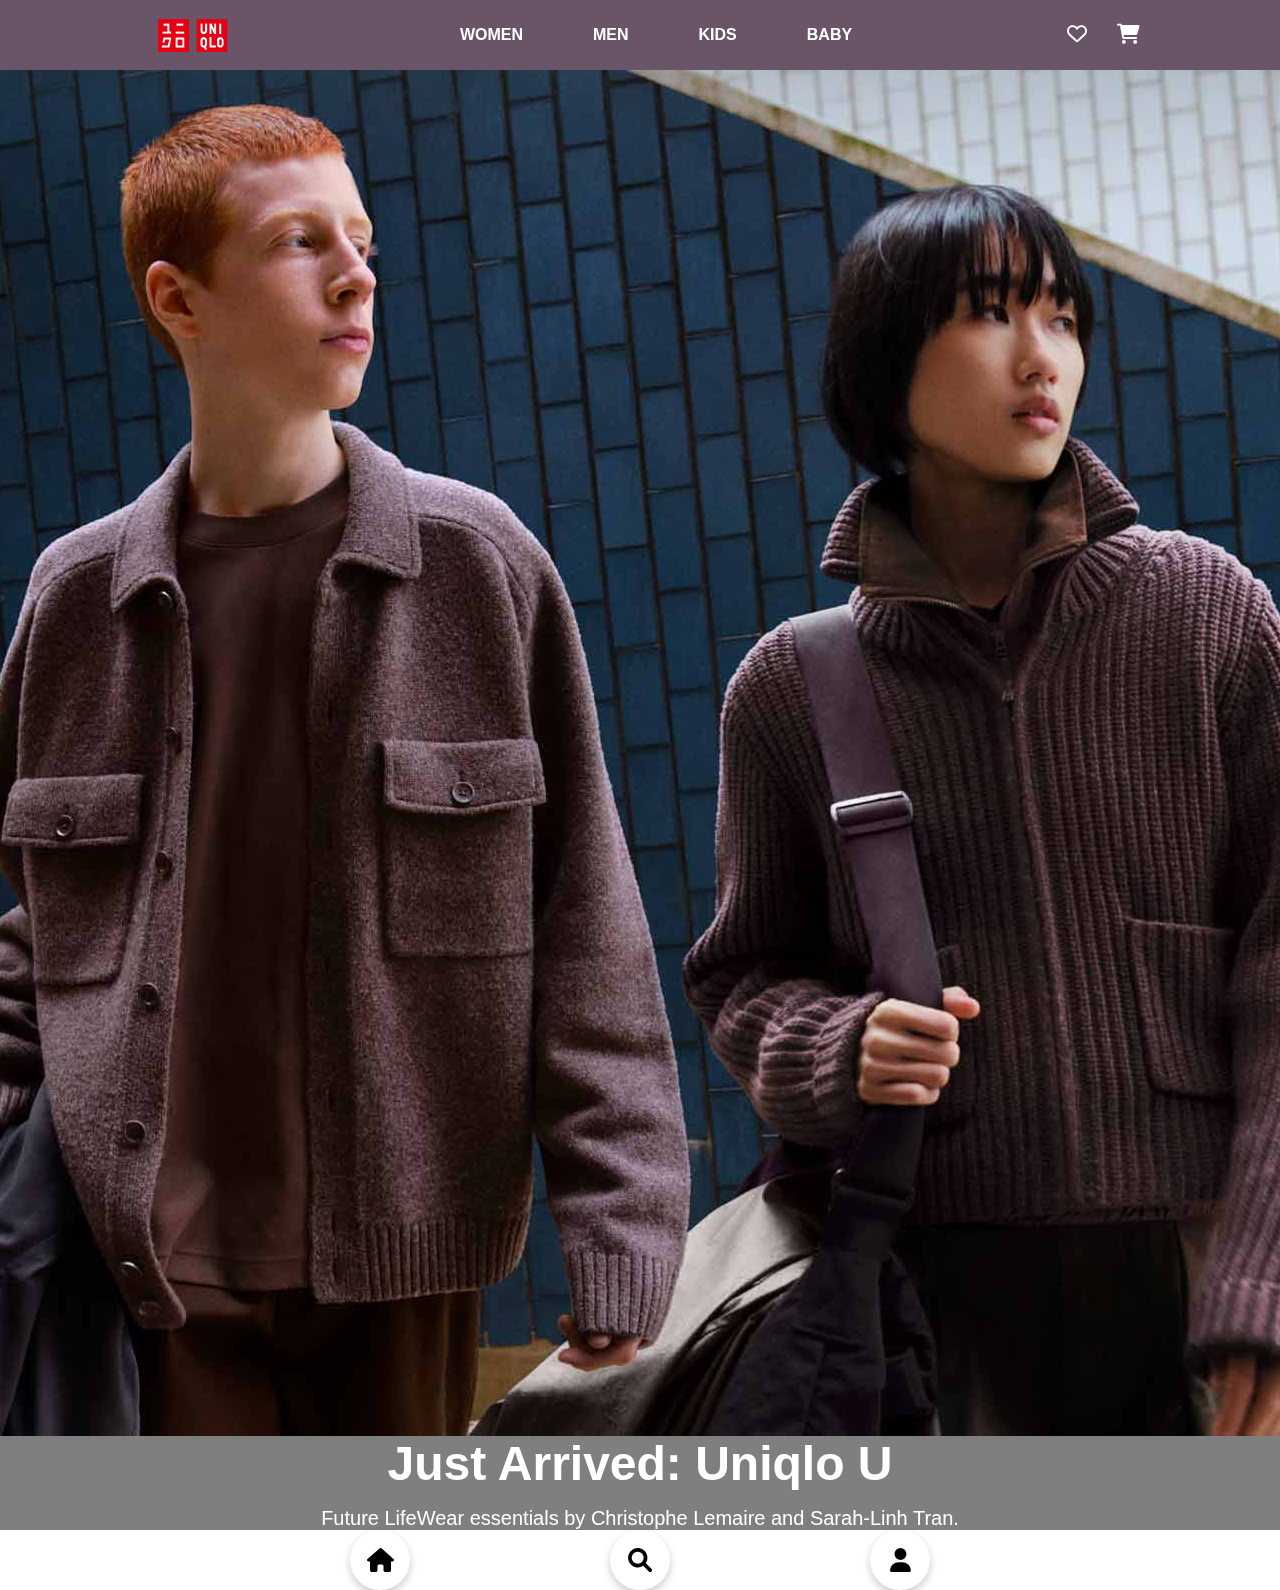
==== index.html @ d61e720f "Added HW 17 files" ====
<!DOCTYPE html>
<html>
    <head>
        <link href = "css/style.css" type = "text/css" rel = "stylesheet">
        <link rel="stylesheet" href="https://cdnjs.cloudflare.com/ajax/libs/font-awesome/6.0.0-beta3/css/all.min.css">
    </head>
    <body>
        <section class = "header">
            <div class = "top_nav">
                <a>
                    <img class = "logo" src = "images\uniqlo_logo.png" alt = "Uniqlo Logo"/>
                </a>
                <div class = "nav_menu">
                    <a class = "active" href = "index.html">WOMEN</a>
                    <a href = "#MEN">MEN</a>
                    <a href = "#KIDS">KIDS</a>
                    <a href = "#BABY">BABY</a>
                </div>
                <div class = "icons">
                    <a href = "#"><i class = "fa-regular fa-heart"> </i></a>
                    <a href = "#"><i class = "fa-solid fa-cart-shopping"> </i></a>
                </div>
            </div>
        </section>

        <section class = "hero">
            <div class = "heroImg">
                <img src = "images\heroImage.jpg" alt = "Hero Image"/>
                <div class = "heroText">
                    <h1>Just Arrived: Uniqlo U</h1>
                    <p>Future LifeWear essentials by Christophe Lemaire and Sarah-Linh Tran.</p>
                </div>
            </div>
        </section>

        <section class = "footer">
            <div class = "footerButtons">
                <a href="#" class = "footer-btn"><i class = "fas fa-home"></i></a>
                <a href="#" class = "footer-btn"><i class = "fas fa-search"></i></a>
                <a href="#" class = "footer-btn"><i class = "fas fa-user"></i></a>
            </div>
        </section>
    </body>
</html>
---- css/style.css ----
* {
    margin: 0;
    padding: 0;
    box-sizing: border-box;
}

body {
    font-family: Arial, Helvetica, sans-serif;
    padding-top: 70px;
    margin: 0px;
}

/* Navigation Bar Style */

.top_nav {
    overflow: hidden;
    position: fixed;
    top: 0;
    width: 100%;
    background-color: rgba(42, 13, 38, 0.7);
    display: flex;
    justify-content: space-between;
    align-items: center;
    padding: 10px 140px;
    z-index: 1000;
    height: 70px;
}

.logo {
    float: left;
    margin: 15px;
    height: 45px;
    width: 75px;
}

.nav_menu {
    display: flex;
    gap: 50px;
    align-items: center;
}

.nav_menu a {
    color: white;
    text-decoration: none;
    font-weight: bold;
    font-size: 16px;
    padding: 5px 10px;
    position: relative;
}

.nav_menu a:hover {
    border-bottom: 2px solid white;
}

.icons {
    display: flex;
    gap: 30px;
    align-items: center;
}

.icons a {
    color: white;
    font-size: 18px;
    text-decoration: none;
}

.icons i {
    font-size: 20px;
}

/* Hero Image Style */

.hero {
    position: relative;
    width: 100%;
    height: auto;
    background: url('images/heroImage.jpg') no-repeat center center/cover;
    display: flex;
    justify-content: center;
    align-items: center;
}

.heroImg {
    display: flex;
    flex-direction: column;
    justify-content: center;
    align-items: center;
    color: white;
    text-align: center;
    height: 100%;
    background-color: rgba(0, 0, 0, 0.5);
}

.heroText h1 {
    font-size: 3rem;
    margin-bottom: 1rem;
}

.heroText p {
    font-size: 1.25rem;
}


/* Footer Style */

footer {
    position: fixed;
    bottom: 0;
    width: 100%;
    display: flex;
    justify-content: center;
    padding: 10px 0;
    background-color: #2a0d26;
}

.footerButtons {
    display: flex;
    justify-content: center;
    gap: 200px;
}

.footer-btn {
    display: flex;
    justify-content: center;
    align-items: center;
    width: 60px;
    height: 60px;
    background-color: white;
    border-radius: 50%;
    color: black;
    font-size: 24px;
    text-decoration: none;
    box-shadow: 0px 4px 8px rgba(0, 0, 0, 0.2);
}

.footer-btn:hover {
    background-color: #ddd;
}
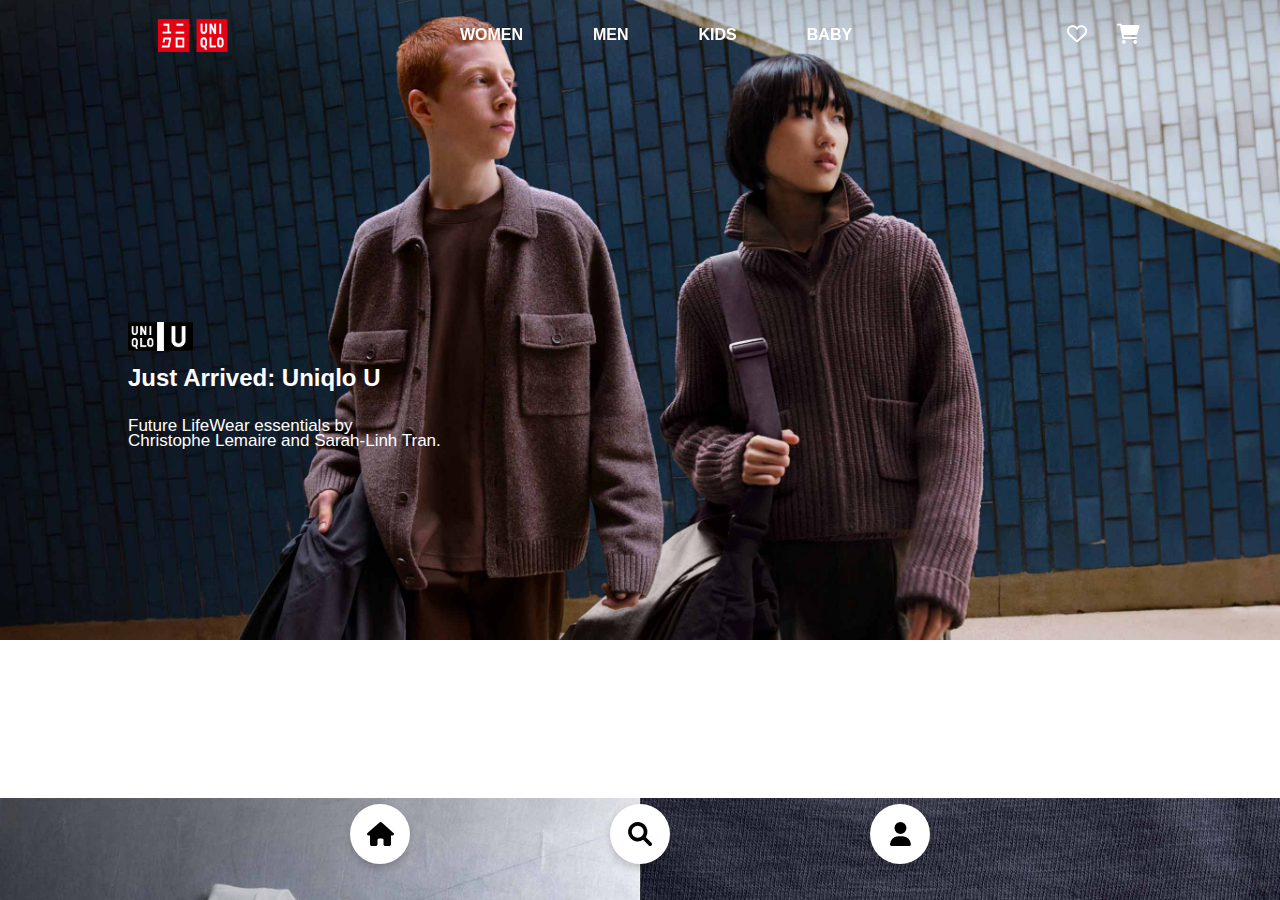
==== commit 6159a3d2: "Created internal page" ====
--- a/index.html
+++ b/index.html
@@ -24,21 +24,48 @@
         </section>
 
         <section class = "hero">
+            <!-- First Hero Image -->
             <div class = "heroImg">
-                <img src = "images\heroImage.jpg" alt = "Hero Image"/>
+                <div class = "uniqloU">
+                    <img src = "images\uniqlo_u.png" alt = "Uniqlo U"/>
+                </div>
                 <div class = "heroText">
                     <h1>Just Arrived: Uniqlo U</h1>
-                    <p>Future LifeWear essentials by Christophe Lemaire and Sarah-Linh Tran.</p>
+                    <p>Future LifeWear essentials by</p>
+                    <p2>Christophe Lemaire and Sarah-Linh Tran.</p2>
                 </div>
+                <img src = "images\heroImage.jpg" alt = "Hero Image" width = "100%" height = ""/>
             </div>
-        </section>
 
-        <section class = "footer">
+            <!-- Second Hero Image -->
+            <div class = "heroImg">
+                <div class = "heroText">
+                    <p>Explore 12 answers in 12 films as UNIQLO</p>
+                    <p2>ambassadors and designers give their answers.</p2>
+                </div>
+                <video src = "https://image.uniqlo.com/UQ/ST3/us/imagesother/home/HP_large_UNIQLO_WMLB_HERO_GLOBAL_24fw_video.mp4" style = "border: none;" width = "100%" height = "" autoplay loop muted></video>
+            </div>
+
+            <!-- Third Hero Image-->
+            <div class = "heroImg">
+                <div class = "uniqloUT">
+                    <img src = "images\UT_logo.png" alt = "Uniqlo UT"/>
+                </div>
+                <div class = "heroText">
+                    <h1>Just Arrived: PEANUTS</h1>
+                    <p>Shop graphic tees and sweats with designs</p>
+                    <p2>of your favorite characters and inspiring</p2>
+                    <p3>quotes.</p3>
+                </div>
+                <img src = "images\uniqlo_snoopy.jpg" alt = "Hero Image" width = "100%" height = ""/>
+            </div>
+
             <div class = "footerButtons">
                 <a href="#" class = "footer-btn"><i class = "fas fa-home"></i></a>
                 <a href="#" class = "footer-btn"><i class = "fas fa-search"></i></a>
                 <a href="#" class = "footer-btn"><i class = "fas fa-user"></i></a>
             </div>
-        </section>
-    </body>
+        </div>
+    </section>
+</body>
 </html>--- a/css/style.css
+++ b/css/style.css
@@ -1,29 +1,28 @@
 * {
-    margin: 0;
-    padding: 0;
     box-sizing: border-box;
 }
 
 body {
     font-family: Arial, Helvetica, sans-serif;
-    padding-top: 70px;
-    margin: 0px;
+    margin: 0;
+    padding: 0;
+    overflow-x: hidden;
 }
 
 /* Navigation Bar Style */
 
 .top_nav {
-    overflow: hidden;
     position: fixed;
     top: 0;
     width: 100%;
-    background-color: rgba(42, 13, 38, 0.7);
+    background-color: transparent;
     display: flex;
     justify-content: space-between;
     align-items: center;
     padding: 10px 140px;
     z-index: 1000;
     height: 70px;
+    color: white;
 }
 
 .logo {
@@ -69,43 +68,92 @@
 }
 
 /* Hero Image Style */
-
 .hero {
     position: relative;
     width: 100%;
-    height: auto;
-    background: url('images/heroImage.jpg') no-repeat center center/cover;
-    display: flex;
-    justify-content: center;
-    align-items: center;
+    height: 100vh; /* Full-screen height */
+    overflow-y: auto; /* Allow vertical scrolling */
+    background: url('images/heroImage.jpg') no-repeat center center;
+    background-size: cover;
 }
 
 .heroImg {
-    display: flex;
-    flex-direction: column;
-    justify-content: center;
-    align-items: center;
-    color: white;
-    text-align: center;
-    height: 100%;
-    background-color: rgba(0, 0, 0, 0.5);
+    width: 100%;
+    overflow: hidden;
+    display: block;
+    overflow-y: auto;
+    position: relative;
+}
+
+.uniqloU {
+    position: absolute;
+    top: 50%;
+    left: 10%;
+    height: 45px;
+    width: 65px;
+}
+
+.uniqloU img {
+    max-width: 100%;
+    height: auto;
+}
+
+.uniqloUT {
+    position: absolute;
+    top: 45%;
+    left: 10%;
+    height: 40px;
+    width: 60px;
+}
+
+.uniqloUT img {
+    max-width: 100%;
+    height: auto;
 }
 
 .heroText h1 {
-    font-size: 3rem;
-    margin-bottom: 1rem;
+    position: absolute;
+    top: 54%;
+    left: 10%;
+    color: white;
+    text-align: left;
+    font-size: 24px;
+    font-weight: bold;
 }
 
 .heroText p {
-    font-size: 1.25rem;
+    position: absolute;
+    top: 62%;
+    left: 10%;
+    color: white;
+    text-align: left;
+    font-size: 17px;
+}
+
+.heroText p2 {
+    position: absolute;
+    top: 67%;
+    left: 10%;
+    color: white;
+    text-align: left;
+    font-size: 17px;
+}
+
+.heroText p3 {
+    position: absolute;
+    top: 70%;
+    left: 10%;
+    color: white;
+    text-align: left;
+    font-size: 17px;
 }
 
 
 /* Footer Style */
 
 footer {
-    position: fixed;
-    bottom: 0;
+    position: absolute;
+    top: 85%;
     width: 100%;
     display: flex;
     justify-content: center;
@@ -114,6 +162,10 @@
 }
 
 .footerButtons {
+    position: fixed;
+    bottom: 4%;
+    left: 50%;
+    transform: translateX(-50%);
     display: flex;
     justify-content: center;
     gap: 200px;
